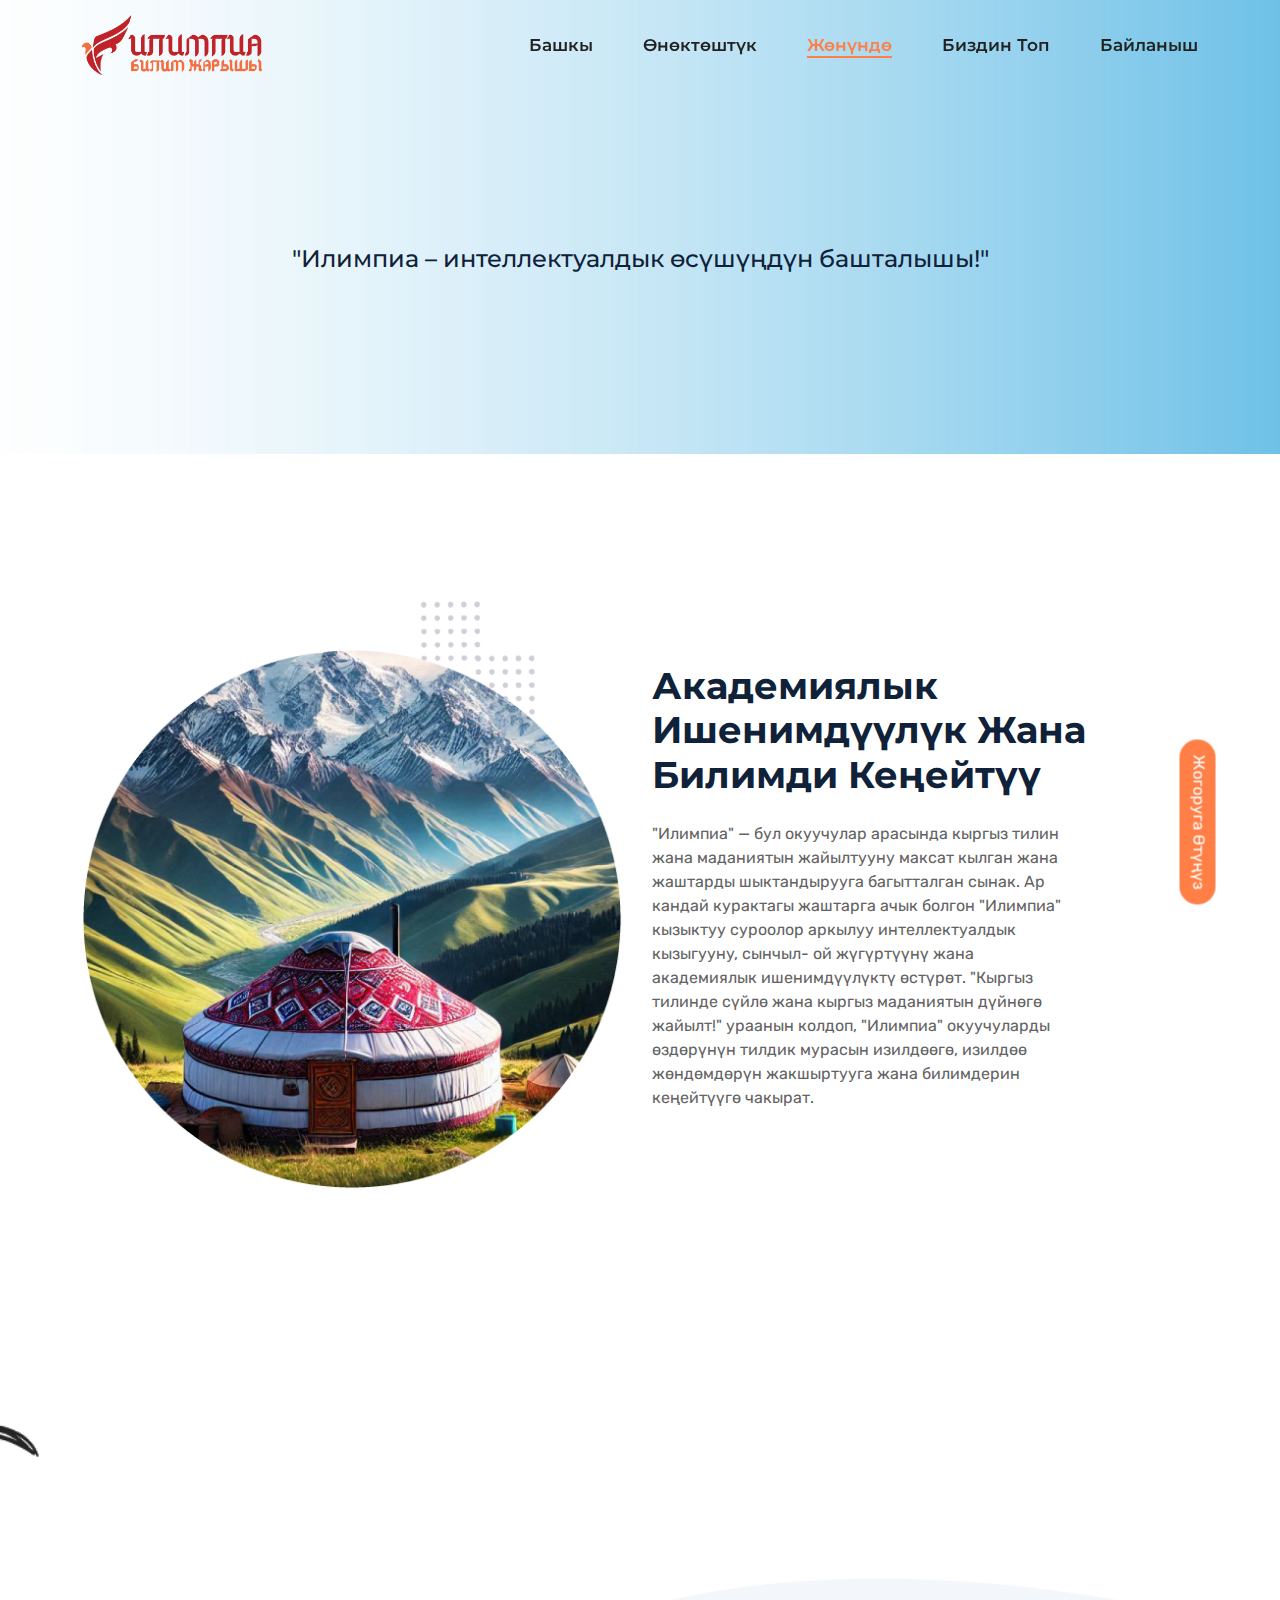
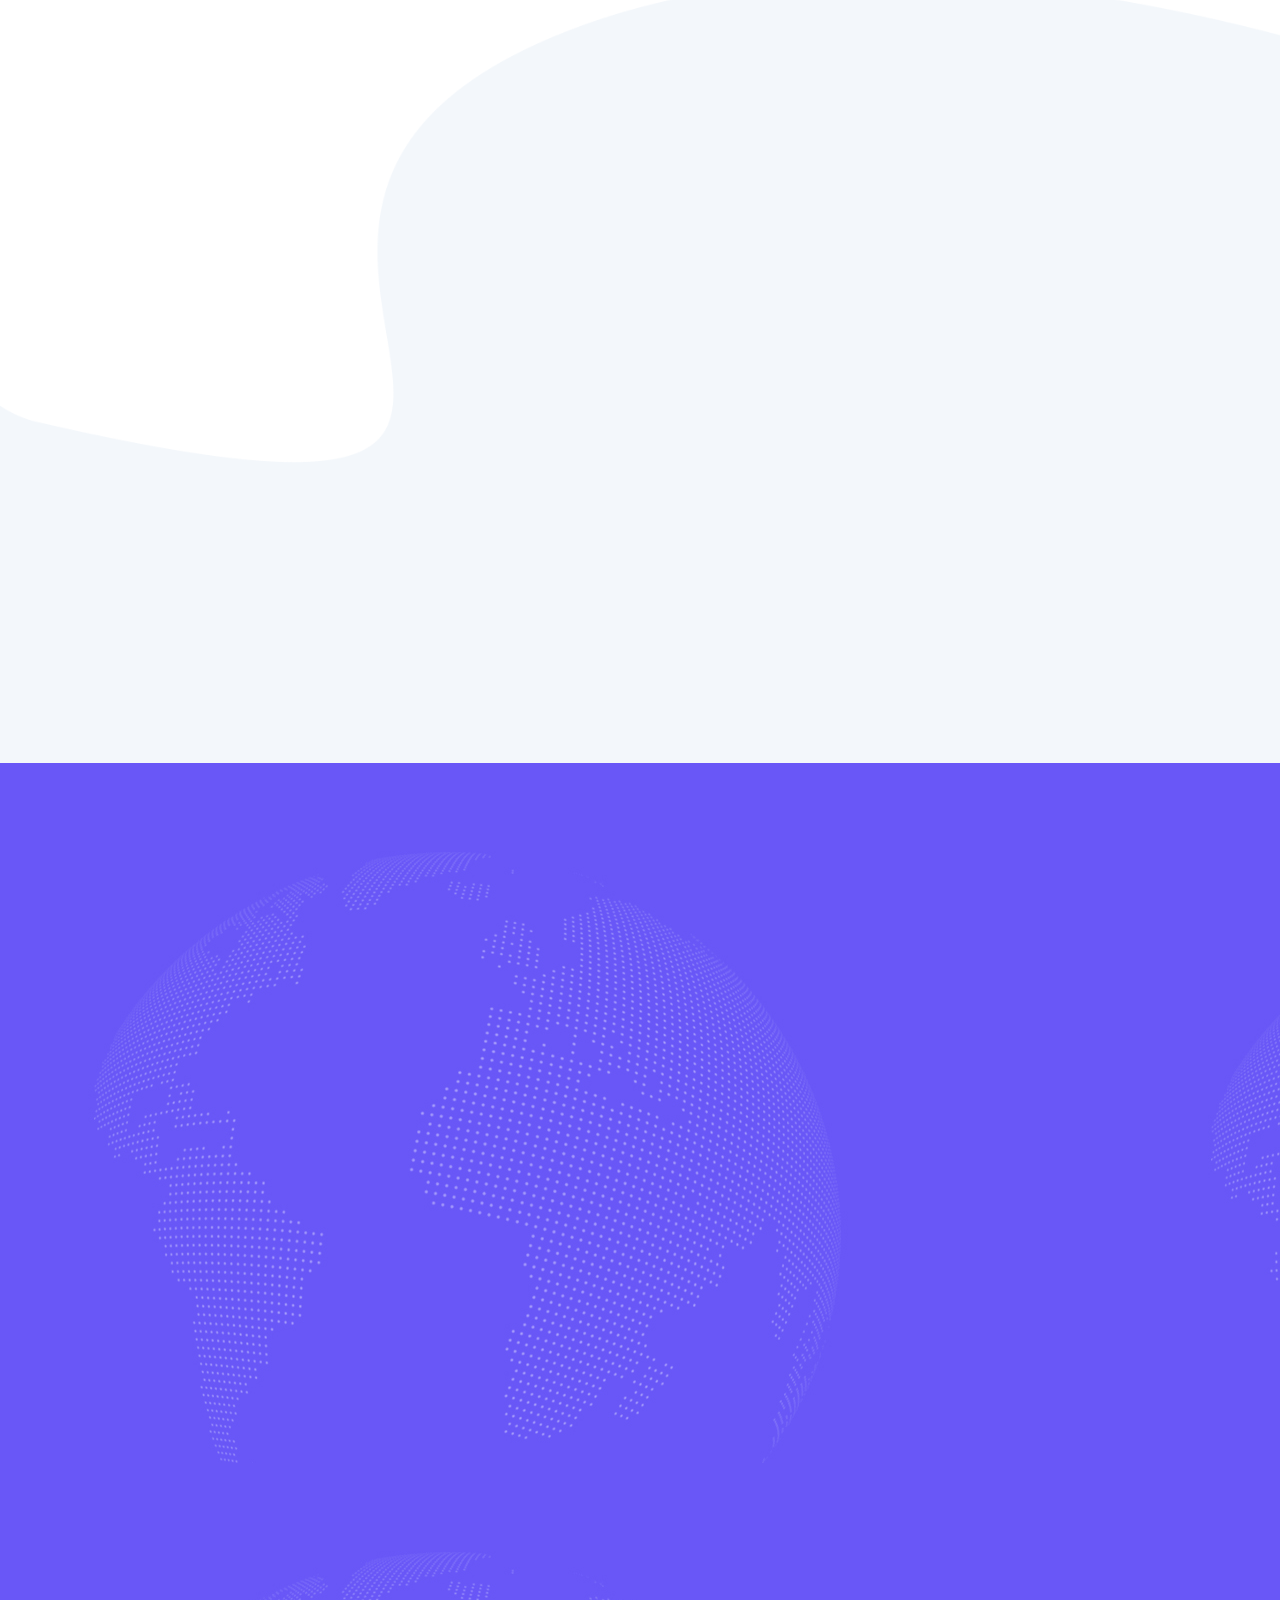
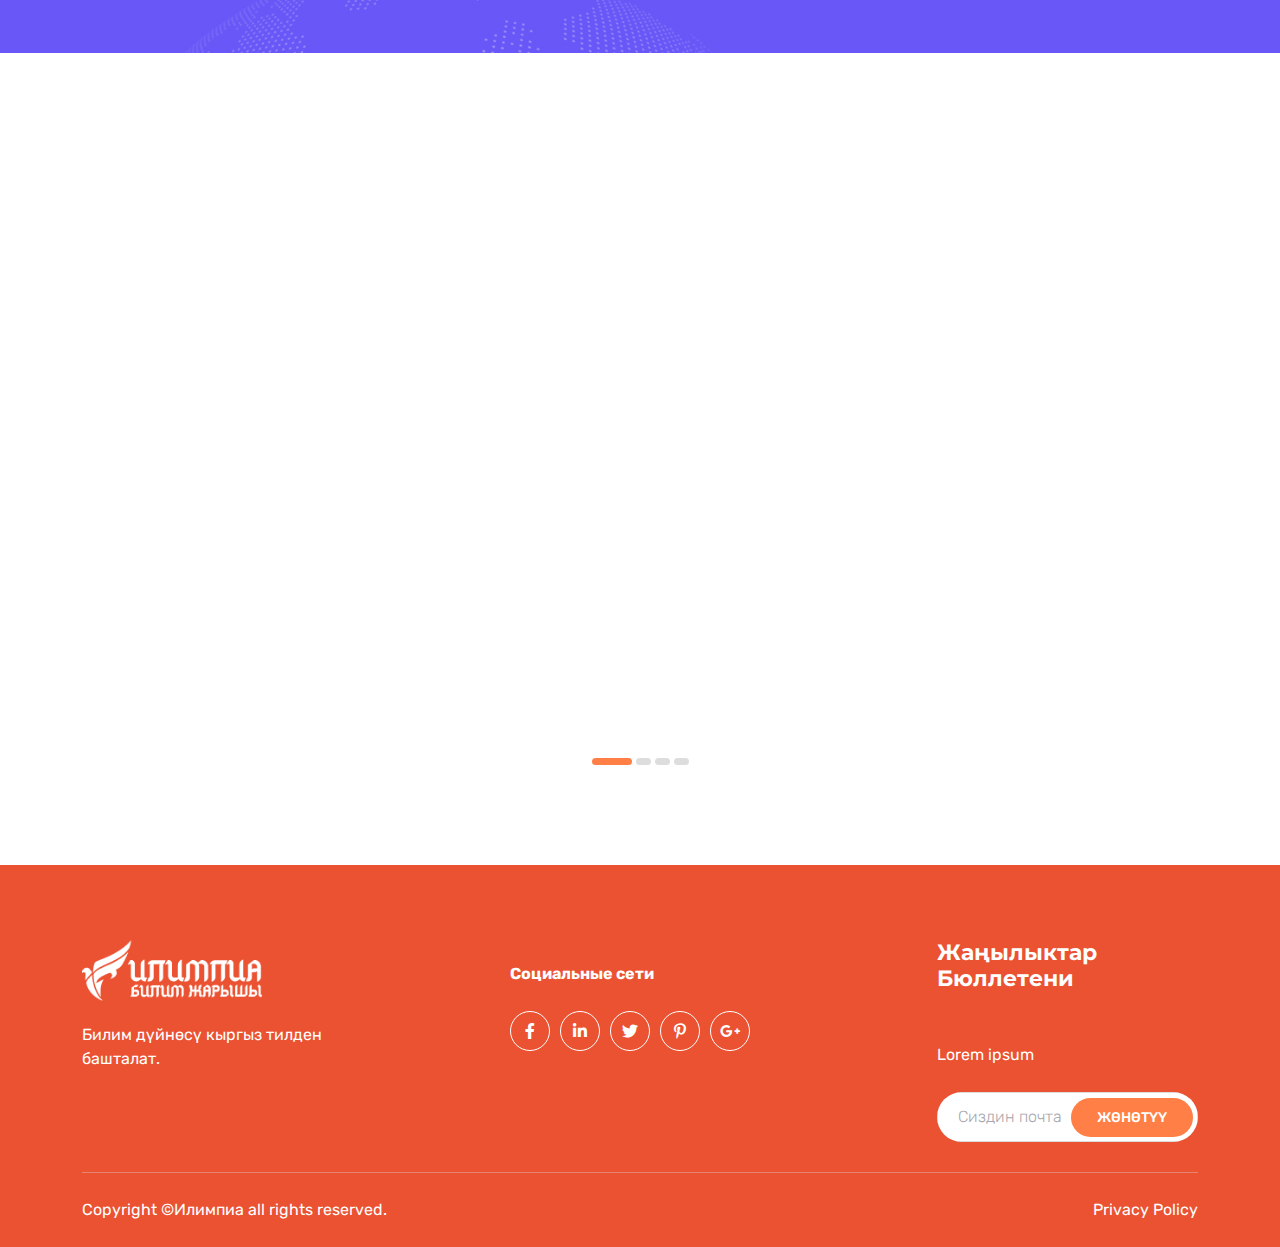
==== about_us.html @ 170cdae5 "commit 1" ====
<!DOCTYPE html>
<html lang="en">

<head>
    <meta charset="UTF-8">
    <meta name="viewport"
        content="width=device-width, initial-scale=1.0, maximum-scale=1.0, minimum-scale=1.0, user-scalable=no, target-densityDpi=device-dpi" />

    <title>Илимпиа || Билим дүйнөсү кыргыз тилден башталат</title>

    <link rel="icon" type="image/png" href="images/favicon.png">
    <link rel="stylesheet" href="css/all.min.css">
    <link rel="stylesheet" href="css/bootstrap.min.css">
    <link rel="stylesheet" href="css/venobox.min.css">
    <link rel="stylesheet" href="css/animated_barfiller.css">
    <link rel="stylesheet" href="css/slick.css">
    <link rel="stylesheet" href="css/animate.css">
    <link rel="stylesheet" href="css/nice-select.css">

    <link rel="stylesheet" href="css/spacing.css">
    <link rel="stylesheet" href="css/style.css">
    <link rel="stylesheet" href="css/responsive.css">
</head>

<body>

    <!--=================================
        MAIN MENU START
    ==================================-->
    <nav class="navbar navbar-expand-lg main_menu">
        <div class="container">
            <a class="navbar-brand" href="index.html">
                <img src="images/logo.png" alt="Ilimpia" class="img-fluid w-100">
            </a>
            <button class="navbar-toggler" type="button" data-bs-toggle="collapse" data-bs-target="#navbarNav"
                aria-controls="navbarNav" aria-expanded="false" aria-label="Toggle navigation">
                <i class="far fa-bars menu_icon"></i>
                <i class="far fa-times close_icon"></i>
            </button>
            <div class="collapse navbar-collapse" id="navbarNav">
                <ul class="navbar-nav ms-auto">
                    <li class="nav-item">
                        <a class="nav-link" href="index.html">Башкы</a>

                    </li>
                    
                    <li class="nav-item">
                        <a class="nav-link" href="partnership.html">Өнөктөштүк</a>
                    </li>

                    <li class="nav-item">
                        <a class="nav-link active" href="about_us.html">Жөнүндө</a>
                    </li>
                    <li class="nav-item">
                        <a class="nav-link" href="team.html">Биздин топ</i></a>
                    </li>
                    <li class="nav-item">
                        <a class="nav-link" href="contact.html">Байланыш</a>
                    </li>
                </ul>
            </div>
        </div>
    </nav>
    <!--=================================
        MAIN MENU END
    ==================================-->


    <!--=================================
        BREADCRUMB START
    ==================================-->
    <section class="tf__breadcrumb2" style="background: url(images/breadcrumb_bg_1.jpg);">
        <div class="container">
            <div class="row">
                <div class="col-12">
                    <div class="tf__breadcrumb2_text" style="text-align: center;">
                        <h4>"Илимпиа – интеллектуалдык өсүшүңдүн башталышы!"</h4>
                    </div>
                </div>
            </div>
        </div>
    </section>
    <!--=================================
        BREADCRUMB END
    ==================================-->


    <!--=================================
        ABOUT US PAGE START
    ==================================-->
    <section class="tf__about_us_page mt_195 xs_mt_100">
        <div class="tf__about_2_area">
            <div class="container">
                <div class="row">
                    <div class="col-xl-6 col-lg-6 wow fadeInLeft" data-wow-duration="1.5s">
                        <div class="tf__about_2_img">

                            <div class="tf__about_large">
                                <img src="images/about_2_img_2.png" alt="about us" class="img-fluid w-100">
                            </div>
                            
                        </div>
                    </div>
                    <div class="col-xl-6 col-lg-6 wow fadeInRight" data-wow-duration="1.5s">
                        <div class="tf__about_2_text">
                            <div class="tf__heading_area tf__heading_area_left mb_25">
                                
                                <h2>Академиялык ишенимдүүлүк жана билимди кеңейтүү</h2>
                            </div>
                            <p>"Илимпиа" — бул окуучулар арасында кыргыз тилин 
                                жана маданиятын жайылтууну максат кылган жана 
                                жаштарды шыктандырууга багытталган сынак. 
                                Ар кандай курактагы жаштарга ачык болгон "Илимпиа" 
                                кызыктуу суроолор аркылуу интеллектуалдык кызыгууну, 
                                сынчыл- ой жүгүртүүнү жана академиялык ишенимдүүлүктү 
                                өстүрөт. "Кыргыз тилинде сүйлө жана кыргыз маданиятын 
                                дүйнөгө жайылт!" ураанын колдоп, "Илимпиа" окуучуларды  
                                өздөрүнүн тилдик мурасын изилдөөгө, изилдөө жөндөмдөрүн 
                                жакшыртууга жана билимдерин кеңейтүүгө чакырат. 
                            </p>
                        </div>
                    </div>
                    
                    <div class="col-xl-6 col-lg-6 wow fadeInRight" data-wow-duration="1.5s">
                        <div class="tf__about_2_text">
                            <br><br>
                            <p>Кыргыз тилине, адабиятына жана маданий мурастарына 
                                көңүл буруп, "Илимпиa" окуучуларга өздөрүнүн интеллектуалдык 
                                жактан өсүшүнө, жаңы идеяларды бөлүшүүгө жана маданий 
                                таанымдарын терең түшүнүүгө эң мыкты мүмкүнчүлүктү түзөт. 
                                Бул атаандаштык билим алууну, идеяларды билдирүүнү жана 
                                маанилүү талкууларга катышууну каалаган ар бир окуучу үчүн 
                                эң уникалдуу платформа болуп саналат!"
                            </p>
                        </div>
                    </div>
                </div>
            </div>
        </div>

        <!--
        <div class="tf__popular_courses mt_95">
            <div class="container">
                <div class="row">
                    <div class="col-xl-6 col-md-8 col-lg-6 m-auto wow fadeInUp" data-wow-duration="1.5s">
                        <div class="tf__heading_area mb_45">
                            <h5>OUR POPULAR COURSES</h5>
                            <h2>Educational For Students Popular Courses.</h2>
                        </div>
                    </div>
                </div>
                <div class="row event_slider wow fadeInUp" data-wow-duration="1.5s">
                    <div class="col-xl-4">
                        <div class="tf__single_courses">
                            <div class="tf__single_courses_img">
                                <img src="images/courses_img_1.jpg" alt="courses" class="img-fluid w-100">
                                <a class="categories orange" href="#">drowing</a>
                                <span>$50.00</span>
                            </div>
                            <ul class="tf__single_course_header">
                                <li><i class="fas fa-user"></i> smith jhon</li>
                                <li><i class="fas fa-folder-open"></i> 14 lessons</li>
                            </ul>
                            <div class="tf__single_courses_text">
                                <a class="title" href="courses_details.html">Development Theory Learn</a>
                                <p class="description">We can provide you with a reliable hand
                                    in London you need to the today.</p>
                                <ul>
                                    <li>
                                        <i class="fas fa-star"></i>
                                        <i class="fas fa-star"></i>
                                        <i class="fas fa-star"></i>
                                        <i class="fas fa-star"></i>
                                        <i class="far fa-star"></i>
                                        <span>(04)</span>
                                    </li>
                                    <li>50+ students</li>
                                </ul>
                            </div>
                        </div>
                    </div>
                    <div class="col-xl-4">
                        <div class="tf__single_courses">
                            <div class="tf__single_courses_img">
                                <img src="images/courses_img_2.jpg" alt="courses" class="img-fluid w-100">
                                <a class="categories green" href="#">english</a>
                                <span>$65.00</span>
                            </div>
                            <ul class="tf__single_course_header">
                                <li><i class="fas fa-user"></i> hasan mahamud</li>
                                <li><i class="fas fa-folder-open"></i> 23 lessons</li>
                            </ul>
                            <div class="tf__single_courses_text">
                                <a class="title" href="courses_details.html">Learn Photography</a>
                                <p class="description">We can provide you with a reliable hand
                                    in London you need to the today.</p>
                                <ul>
                                    <li>
                                        <i class="fas fa-star"></i>
                                        <i class="fas fa-star"></i>
                                        <i class="fas fa-star"></i>
                                        <i class="fas fa-star"></i>
                                        <i class="far fa-star"></i>
                                        <span>(20)</span>
                                    </li>
                                    <li>94+ students</li>
                                </ul>
                            </div>
                        </div>
                    </div>
                    <div class="col-xl-4">
                        <div class="tf__single_courses">
                            <div class="tf__single_courses_img">
                                <img src="images/courses_img_3.jpg" alt="courses" class="img-fluid w-100">
                                <a class="categories red" href="#">design</a>
                                <span>$99.00</span>
                            </div>
                            <ul class="tf__single_course_header">
                                <li><i class="fas fa-user"></i> khalid hasan</li>
                                <li><i class="fas fa-folder-open"></i> 40 lessons</li>
                            </ul>
                            <div class="tf__single_courses_text">
                                <a class="title" href="courses_details.html">Advance Wordpress</a>
                                <p class="description">We can provide you with a reliable hand
                                    in London you need to the today.</p>
                                <ul>
                                    <li>
                                        <i class="fas fa-star"></i>
                                        <i class="fas fa-star"></i>
                                        <i class="fas fa-star"></i>
                                        <i class="fas fa-star"></i>
                                        <i class="far fa-star"></i>
                                        <span>(42)</span>
                                    </li>
                                    <li>72+ students</li>
                                </ul>
                            </div>
                        </div>
                    </div>
                    <div class="col-xl-4">
                        <div class="tf__single_courses">
                            <div class="tf__single_courses_img">
                                <img src="images/courses_img_4.jpg" alt="courses" class="img-fluid w-100">
                                <a class="categories blue" href="#">UI/UX</a>
                                <span>$75.00</span>
                            </div>
                            <ul class="tf__single_course_header">
                                <li><i class="fas fa-user"></i> sazal ahmed</li>
                                <li><i class="fas fa-folder-open"></i> 40 lessons</li>
                            </ul>
                            <div class="tf__single_courses_text">
                                <a class="title" href="courses_details.html">The Complete Financial Analyst</a>
                                <p class="description">We can provide you with a reliable hand
                                    in London you need to the today.</p>
                                <ul>
                                    <li>
                                        <i class="fas fa-star"></i>
                                        <i class="fas fa-star"></i>
                                        <i class="fas fa-star"></i>
                                        <i class="fas fa-star"></i>
                                        <i class="far fa-star"></i>
                                        <span>(57)</span>
                                    </li>
                                    <li>72+ students</li>
                                </ul>
                            </div>
                        </div>
                    </div>
                </div>
            </div>
        </div>

        -->

        <div class="tf__faq mt_100 pt_95 pb_100" style="background: url(images/faq_bg.png);">
            <div class="container">
                <div class="row">
                    <div class="col-xl-6 col-lg-6 wow fadeInLeft" data-wow-duration="1.5s">
                        <div class="tf__faq_img">
                            <img src="images/faq_img.png" alt="faqs" class="img-fluid w-100">
                        </div>
                    </div>
                    <div class="col-xl-6 col-lg-6 wow fadeInRight" data-wow-duration="1.5s">
                        <div class="tf__faq_text">
                            <div class="tf__heading_area tf__heading_area_left mb_25">
                                <h5>Биздин Багыт & Биздин Миссия</h5>
                            </div>
                            <p class="description">Кыргыз тилин жана маданиятын даңазалоо – келечек муун үчүн руханий байлыкты сактоо жана өнүктүрүү! </p>
                            <div class="tf__faq_accordion">
                                <div class="accordion" id="accordionExample">
                                    <div class="accordion-item orange">
                                        <h2 class="accordion-header" id="headingOne">
                                            <button class="accordion-button" type="button" data-bs-toggle="collapse"
                                                data-bs-target="#collapseOne" aria-expanded="true"
                                                aria-controls="collapseOne">
                                                Биздин Багыт
                                            </button>
                                        </h2>
                                        <div id="collapseOne" class="accordion-collapse collapse show"
                                            aria-labelledby="headingOne" data-bs-parent="#accordionExample">
                                            <div class="accordion-body">
                                                <p>Кыргыз тили жана маданиятын жайылтуу аркылуу 
                                                    жаштардын ой жүгүртүүсүн күчөтүү жана кеңейтүү, 
                                                    тилдик жана маданий мурастын өнүгүүсүнө шарт түзүү.</p>
                                            </div>
                                        </div>
                                    </div>
                                    <div class="accordion-item red">
                                        <h2 class="accordion-header" id="headingTwo">
                                            <button class="accordion-button collapsed" type="button"
                                                data-bs-toggle="collapse" data-bs-target="#collapseTwo"
                                                aria-expanded="false" aria-controls="collapseTwo">
                                                Биздин Миссия
                                            </button>
                                        </h2>
                                        <div id="collapseTwo" class="accordion-collapse collapse"
                                            aria-labelledby="headingTwo" data-bs-parent="#accordionExample">
                                            <div class="accordion-body">
                                                <p>Окуучуларга, кыргыз тили жана маданияты менен 
                                                    байланышын чыңдоо, баалоо жана изилдөөгө мүмкүндүк 
                                                    берүүчү динамикалуу жана кызыктуу платформаны 
                                                    түзүү, маанилүү атаандаштыктар жана үйрөнүү 
                                                    тажрыйбалары аркылуу алардын билимдерин өркүндөтүү.
                                                    </p>
                                            </div>
                                        </div>
                                    </div>
                                </div>
                            </div>
                        </div>
                    </div>
                </div>
            </div>
        </div>

        <div class="tf__activities_slider_area pt_95 pb_100" style="background: url(images/activities_bg.jpg);">
            <div class="container">
                <div class="row wow fadeInUp" data-wow-duration="1.5s">
                    <div class="col-xl-6 col-md-8 col-lg-6 m-auto">
                        <div class="tf__heading_area mb_15">
                            <h5>Билим жарыштарынын маанилүүлүгү</h5>
                            <h4>Тилдин жаркын чырактары: жаштардын интеллектуалдык жана чыгармачыл дүйнөсүн ачып, келечекке багыт берүү!</h4>
                        </div>
                    </div>
                </div>
                <div class="row popular_service_slider wow fadeInUp" data-wow-duration="1.5s">
                    <div class="col-xl-3">
                        <div class="tf__activities_item light_blue">
                            <span> <i class="fas fa-star fill"></i> </span>
                            <h3>1-Билим алууга шыктандыруу</h3>
                            <br>
                            <h6>Билим олимпиадалары окуучуларды 
                                мектеп программасы менен гана 
                                чектебестен, өз билимдерин ар кандай 
                                тармактарда жогорулатууга жана мыкты 
                                жетишкендиктерге умтулууга үндөйт.
                                Жөндөмдүү окуучулар өз ара таймашып 
                                гана тим болбостон, ошол билим деңгээли 
                                жогору болгон жаш муундарыбыз, улуттун 
                                интеллектуалдык резерви жана каймагы  
                                болуп да калыптанат.</h6>
                        </div>
                    </div>
                    <div class="col-xl-3">
                        <div class="tf__activities_item green">
                            <span> <i class="fas fa-star fill"></i> </span>
                            <h3>2-Критикалык ой жүгүртүүгө 
                                жана көйгөйлөрдү 
                                чечүүгө шыктандыруу</h3>
                                <br>
                            <h6>Билим олимпиадалары окуучулардан 
                                критикалык ой жүгүртүүнү жана чектелген 
                                убакыттын ичинде татаал маселелерди 
                                чечүүнү талап кылат. Бул алардын 
                                аналитикалык көндүмдөрүн, логикалык 
                                ой жүгүртүүсүн жана маселелерди 
                                системалуу чечүүнү өнүктүрүүгө 
                                жардам берет.</h6>
                        </div>
                    </div>
                    <div class="col-xl-3">
                        <div class="tf__activities_item orange">
                            <span> <i class="fas fa-star fill"></i> </span>
                            <h3>3-Чыгармачыл
                                көндүмдөрдү өркүндөтүү</h3>
                                <br>
                            <h6>Заманбап дүйнөдө көйгөйлөрдү чечүүнүн 
                                жолдорун ойлоп табуу негизги шык 
                                жөндөмдөрдүн бири болуп эсептелет.
                                Андыктан, чыгармачыл көндүмдөрдү 
                                өнүктүрүү абдан маанилүү. Бул аларга 
                                креативдүү ой жүгүртүүгө жана жаңы 
                                идеяларды жаратууга мүмкүндүк берет.</h6>
                        </div>
                    </div>
                    <div class="col-xl-3">
                        <div class="tf__activities_item blue">
                            <span> <i class="fas fa-star fill"></i> </span>
                            <h3>4-Өзүнө болгон ишенимди арттыруу</h3>
                            <br>
                            <h6>Олимпиадаларга катышуу окуучулардын 
                                өзүнө болгон ишенүү сезимдерин  
                                жогорулатууга түрткү берет.  Жана 
                                ошондой эле олимпиадаларда алган 
                                жетишкендиктери менен өзүн-өзү 
                                баалоо аркылуу  билимге болгон 
                                кызыгууларын арттырат.</h6>
                        </div>
                    </div>
                    <div class="col-xl-3">
                        <div class="tf__activities_item green">
                            <span> <i class="fas fa-star fill"></i> </span>
                            <h3>5-Дүйнө таанымын кеңейтүү жана көндүмдөрдү өркүндөтүү</h3>
                            <br>
                            <h6>Билим олимпиадалары кең багыттагы 
                                темаларды камтып, окуучулардын 
                                билимдерин жана жөндөмдөрүн 
                                кеңейтүүгө мүмкүндүк берет. 
                                Катышуучулар өз кезегинде темаларды 
                                терең түшүнүү үчүн жаңы идеялар, 
                                концепциялар жана көз караштар менен 
                                таанышат.</h6>
                        </div>
                    </div>
                    
                    <div class="col-xl-3">
                        <div class="tf__activities_item orange">
                            <span> <i class="fas fa-star fill"></i> </span>
                            <h3>6-Байланыш
                                түзүү мүмкүнчүлүктөрү</h3>
                                <br>
                            <h6> Билим олимпиадалары окуучуларга ар 
                                башка мектептерден, шаарлардан жана 
                                аймактардан келген катышуучулар менен 
                                байланыш түзүүгө көп мүмкүнчүлүктөрдү 
                                берет. Мындай алакалар аркылуу 
                                катышуучулар идеяларды алмашып, 
                                академиялык кызыкчылыктар боюнча 
                                талкуулоо жүргүзүп, ар кандай тармактар 
                                боюнча жаңы көз караштарды алышат.</h6>
                        </div>
                    </div>
                </div>
            </div>
        </div>

        <div class="tf__blog mt_95">
            <div class="container">
                <div class="row">
                    <div class="col-xl-6 col-lg-6 m-auto wow fadeInUp" data-wow-duration="1.5s">
                        <div class="tf__heading_area mb_15">
                            <h5>БИЗДИН АКЫРКЫ БЛОГ ЖАНА ЖАҢЫЛЫКТАР.</h5>
                        </div>
                    </div>
                </div>
                <div class="row blog_slider">
                    <div class="col-xl-4 wow fadeInUp" data-wow-duration="1.5s">
                        <div class="tf__single_blog">
                            <a class="tf__single_blog_img" href="#">
                                <img src="images/blog_1.png" alt="blog" class="img-fluid w-100">
                            </a>
                            <div class="tf__single_blog_text">
                                <a class="category light_blue" href="#">News</a>
                                <a class="title" href="#">Lorem Ipsum</a>
                                <p>Lorem Ipsum is simply dummy text of the printing and typesetting industry.</p>
                                <a class="read_btn" href="#">Көбүрөөк Окуу<i class="fas fa-chevron-circle-right"></i></a>
                            </div>
                        </div>
                    </div>
                    <div class="col-xl-4 wow fadeInUp" data-wow-duration="1.5s">
                        <div class="tf__single_blog">
                            <a class="tf__single_blog_img" href="#">
                                <img src="images/blog_2.png" alt="blog" class="img-fluid w-100">
                            </a>
                            <div class="tf__single_blog_text">
                                <a class="category orange" href="#">News</a>
                                <a class="title" href="#">Lorem Ipsum</a>
                                <p>Lorem Ipsum is simply dummy text of the printing and typesetting industry.</p>
                                <a class="read_btn" href="#">Көбүрөөк Окуу<i class="fas fa-chevron-circle-right"></i></a>
                            </div>
                        </div>
                    </div>
                    <div class="col-xl-4 wow fadeInUp" data-wow-duration="1.5s">
                        <div class="tf__single_blog">
                            <a class="tf__single_blog_img" href="#">
                                <img src="images/blog_3.png" alt="blog" class="img-fluid w-100">
                            </a>
                            <div class="tf__single_blog_text">
                                <a class="category green" href="#">News</a>
                                <a class="title" href="#">Lorem Ipsum</a>
                                <p>Lorem Ipsum is simply dummy text of the printing and typesetting industry.</p>
                                <a class="read_btn" href="#">Көбүрөөк Окуу<i class="fas fa-chevron-circle-right"></i></a>
                            </div>
                        </div>
                    </div>
                    <div class="col-xl-4 wow fadeInUp" data-wow-duration="1.5s">
                        <div class="tf__single_blog">
                            <a class="tf__single_blog_img" href="#">
                                <img src="images/blog_1.png" alt="blog" class="img-fluid w-100">
                            </a>
                            <div class="tf__single_blog_text">
                                <a class="category red" href="#">News</a>
                                <a class="title" href="#">Lorem Ipsum</a>
                                <p>Lorem Ipsum is simply dummy text of the printing and typesetting industry.</p>
                                <a class="read_btn" href="#">Көбүрөөк Окуу<i class="fas fa-chevron-circle-right"></i></a>
                            </div>
                        </div>
                    </div>
                </div>
            </div>
        </div>

    </section>
    <!--=================================
        ABOUT US PAGE END
    ==================================-->


    <!--=================================
        FOOTER START
    ==================================-->
    <footer class="tf__footer mt_100" style="background: url(images/footer_bg.jpg);">
        <div class="tf__footer_overlay pt_75">
            <div class="container">
                <div class="row justify-content-between">
                    <div class="col-xl-3 col-sm-10 col-md-7 col-lg-6">
                        <div class="tf__footer_logo_area">
                            <a class="footer_logo" href="index.html">
                                <img src="images/footer_logo.png" alt="Илимпиа" class="img-fluid w-100">
                            </a>
                            <p>Билим дүйнөсү кыргыз тилден башталат.</p>
                        </div>
                    </div>
                    
                    <div class="col-xl-3 col-sm-10 col-md-7 col-lg-6">
                        <div class="tf__footer_logo_area">
                            <p> <b>Социальные сети</b></p>
                            <ul class="d-flex flex-wrap">
                                <li><a href="#"><i class="fab fa-facebook-f"></i></a></li>
                                <li><a href="#"><i class="fab fa-linkedin-in"></i></a></li>
                                <li><a href="#"><i class="fab fa-twitter"></i></a></li>
                                <li><a href="#"><i class="fab fa-pinterest-p"></i></a></li>
                                <li><a href="#"><i class="fab fa-google-plus-g"></i></a></li>
                            </ul>
                        </div>
                    </div>
                    <div class="col-xl-3 col-sm-10 col-md-5 col-lg-4 col-lg-5">
                        <div class="tf__footer_content xs_mt_45">
                            <h3>Жаңылыктар бюллетени</h3>
                            <p>Lorem ipsum </p>
                            <form>
                                <input type="text" placeholder="Сиздин почта">
                                <button>Жөнөтүү</button>
                            </form>
                        </div>
                    </div>
                </div>
                <div class="row">
                    <div class="col-12">
                        <div class="tf__copyright">
                            <p>Copyright ©Илимпиа all rights reserved.</p>
                            <ul class="d-flex flex-wrap">
                                <li><a href="#">Privacy policy</a></li>
                            </ul>
                        </div>
                    </div>
                </div>
            </div>
        </div>
    </footer>
    <!--=================================
        FOOTER END
    ==================================-->


    <!--=============================
        SCROLL BUTTON START
    ==============================-->
    <div class="tf__scroll_btn"> Жогоруга өтүңүз </div>
    <!--=============================
        SCROLL BUTTON END 
    ==============================-->


    <!--jquery library js-->
    <script src="js/jquery-3.6.3.min.js"></script>
    <!--bootstrap js-->
    <script src="js/bootstrap.bundle.min.js"></script>
    <!--font-awesome js-->
    <script src="js/Font-Awesome.js"></script>
    <!--venobox js-->
    <script src="js/venobox.min.js"></script>
    <!--slick slider js-->
    <script src="js/slick.min.js"></script>
    <!--wow js-->
    <script src="js/wow.min.js"></script>
    <!--counterup js-->
    <script src="js/jquery.waypoints.min.js"></script>
    <script src="js/jquery.countup.min.js"></script>
    <!--animated barfiller js-->
    <script src="js/animated_barfiller.js"></script>
    <!--sticky sidebar js-->
    <script src="js/sticky_sidebar.js"></script>
    <!--nice select js-->
    <script src="js/jquery.nice-select.min.js"></script>

    <!--main/custom js-->
    <script src="js/main.js"></script>

</body>

</html>
---- css/animated_barfiller.css ----
.barfiller {
  width: 100%;
  height: 15px;
  background: var(--colorWhite);
  border: 1px solid #00306e;
  position: relative;
  margin-bottom: 28px;
  border-radius: 30px;
  padding: 2px;
}

.barfiller .fill {
  display: block;
  position: relative;
  width: 0px;
  height: 100%;
  background: #00306e !important;
  z-index: 1;
  border-radius: 30px;
}

.barfiller .tipWrap {
  display: none;
}

.barfiller .tip {
  padding: 2px 4px;
  font-size: 16px;
  left: auto !important;
  right: 0;
  top: -30px;
  position: absolute;
  z-index: 2;
  color: #333;
  font-family: var(--paraFont);
  font-weight: 500;
}
---- css/nice-select.css ----
.nice-select {
  -webkit-tap-highlight-color: transparent;
  background-color: #fff;
  border-radius: 5px;
  border: solid 1px #e8e8e8;
  box-sizing: border-box;
  clear: both;
  cursor: pointer;
  display: block;
  float: left;
  font-family: inherit;
  font-size: 14px;
  font-weight: normal;
  height: 42px;
  line-height: 40px;
  outline: none;
  padding-left: 18px;
  padding-right: 30px;
  position: relative;
  text-align: left !important;
  -webkit-transition: all 0.2s ease-in-out;
  transition: all 0.2s ease-in-out;
  -webkit-user-select: none;
  -moz-user-select: none;
  -ms-user-select: none;
  user-select: none;
  white-space: nowrap;
  width: 100%;
}

.nice-select:hover {
  border-color: #dbdbdb;
}

.nice-select:active,
.nice-select.open,
.nice-select:focus {
  border-color: #999;
}

.nice-select:after {
  border-bottom: 2px solid #999;
  border-right: 2px solid #999;
  content: '';
  display: block;
  height: 5px;
  margin-top: -4px;
  pointer-events: none;
  position: absolute;
  right: 12px;
  top: 50%;
  -webkit-transform-origin: 66% 66%;
  -ms-transform-origin: 66% 66%;
  transform-origin: 66% 66%;
  -webkit-transform: rotate(45deg);
  -ms-transform: rotate(45deg);
  transform: rotate(45deg);
  -webkit-transition: all 0.15s ease-in-out;
  transition: all 0.15s ease-in-out;
  width: 5px;
}

.nice-select.open:after {
  -webkit-transform: rotate(-135deg);
  -ms-transform: rotate(-135deg);
  transform: rotate(-135deg);
}

.nice-select.open .list {
  opacity: 1;
  pointer-events: auto;
  -webkit-transform: scale(1) translateY(0);
  -ms-transform: scale(1) translateY(0);
  transform: scale(1) translateY(0);
}

.nice-select.disabled {
  border-color: #ededed;
  color: #999;
  pointer-events: none;
}

.nice-select.disabled:after {
  border-color: #cccccc;
}

.nice-select.wide {
  width: 100%;
}

.nice-select.wide .list {
  left: 0 !important;
  right: 0 !important;
}

.nice-select.right {
  float: right;
}

.nice-select.right .list {
  left: auto;
  right: 0;
}

.nice-select.small {
  font-size: 12px;
  height: 36px;
  line-height: 34px;
}

.nice-select.small:after {
  height: 4px;
  width: 4px;
}

.nice-select.small .option {
  line-height: 34px;
  min-height: 34px;
}

.nice-select .list {
  background-color: #fff;
  border-radius: 5px;
  box-shadow: 0 0 0 1px rgba(68, 68, 68, 0.11);
  box-sizing: border-box;
  margin-top: 4px;
  opacity: 0;
  overflow: hidden;
  padding: 0;
  pointer-events: none;
  position: absolute;
  top: 100%;
  left: 0;
  -webkit-transform-origin: 50% 0;
  -ms-transform-origin: 50% 0;
  transform-origin: 50% 0;
  -webkit-transform: scale(0.75) translateY(-21px);
  -ms-transform: scale(0.75) translateY(-21px);
  transform: scale(0.75) translateY(-21px);
  -webkit-transition: all 0.2s cubic-bezier(0.5, 0, 0, 1.25), opacity 0.15s ease-out;
  transition: all 0.2s cubic-bezier(0.5, 0, 0, 1.25), opacity 0.15s ease-out;
  z-index: 9;
}

.nice-select .list:hover .option:not(:hover) {
  background-color: transparent !important;
}

.nice-select .option {
  cursor: pointer;
  font-weight: 400;
  line-height: 40px;
  list-style: none;
  min-height: 40px;
  outline: none;
  padding-left: 18px;
  padding-right: 29px;
  text-align: left;
  -webkit-transition: all 0.2s;
  transition: all 0.2s;
}

.nice-select .option:hover,
.nice-select .option.focus,
.nice-select .option.selected.focus {
  background-color: #f6f6f6;
}

.nice-select .option.selected {
  font-weight: bold;
}

.nice-select .option.disabled {
  background-color: transparent;
  color: #999;
  cursor: default;
}

.no-csspointerevents .nice-select .list {
  display: none;
}

.no-csspointerevents .nice-select.open .list {
  display: block;
}
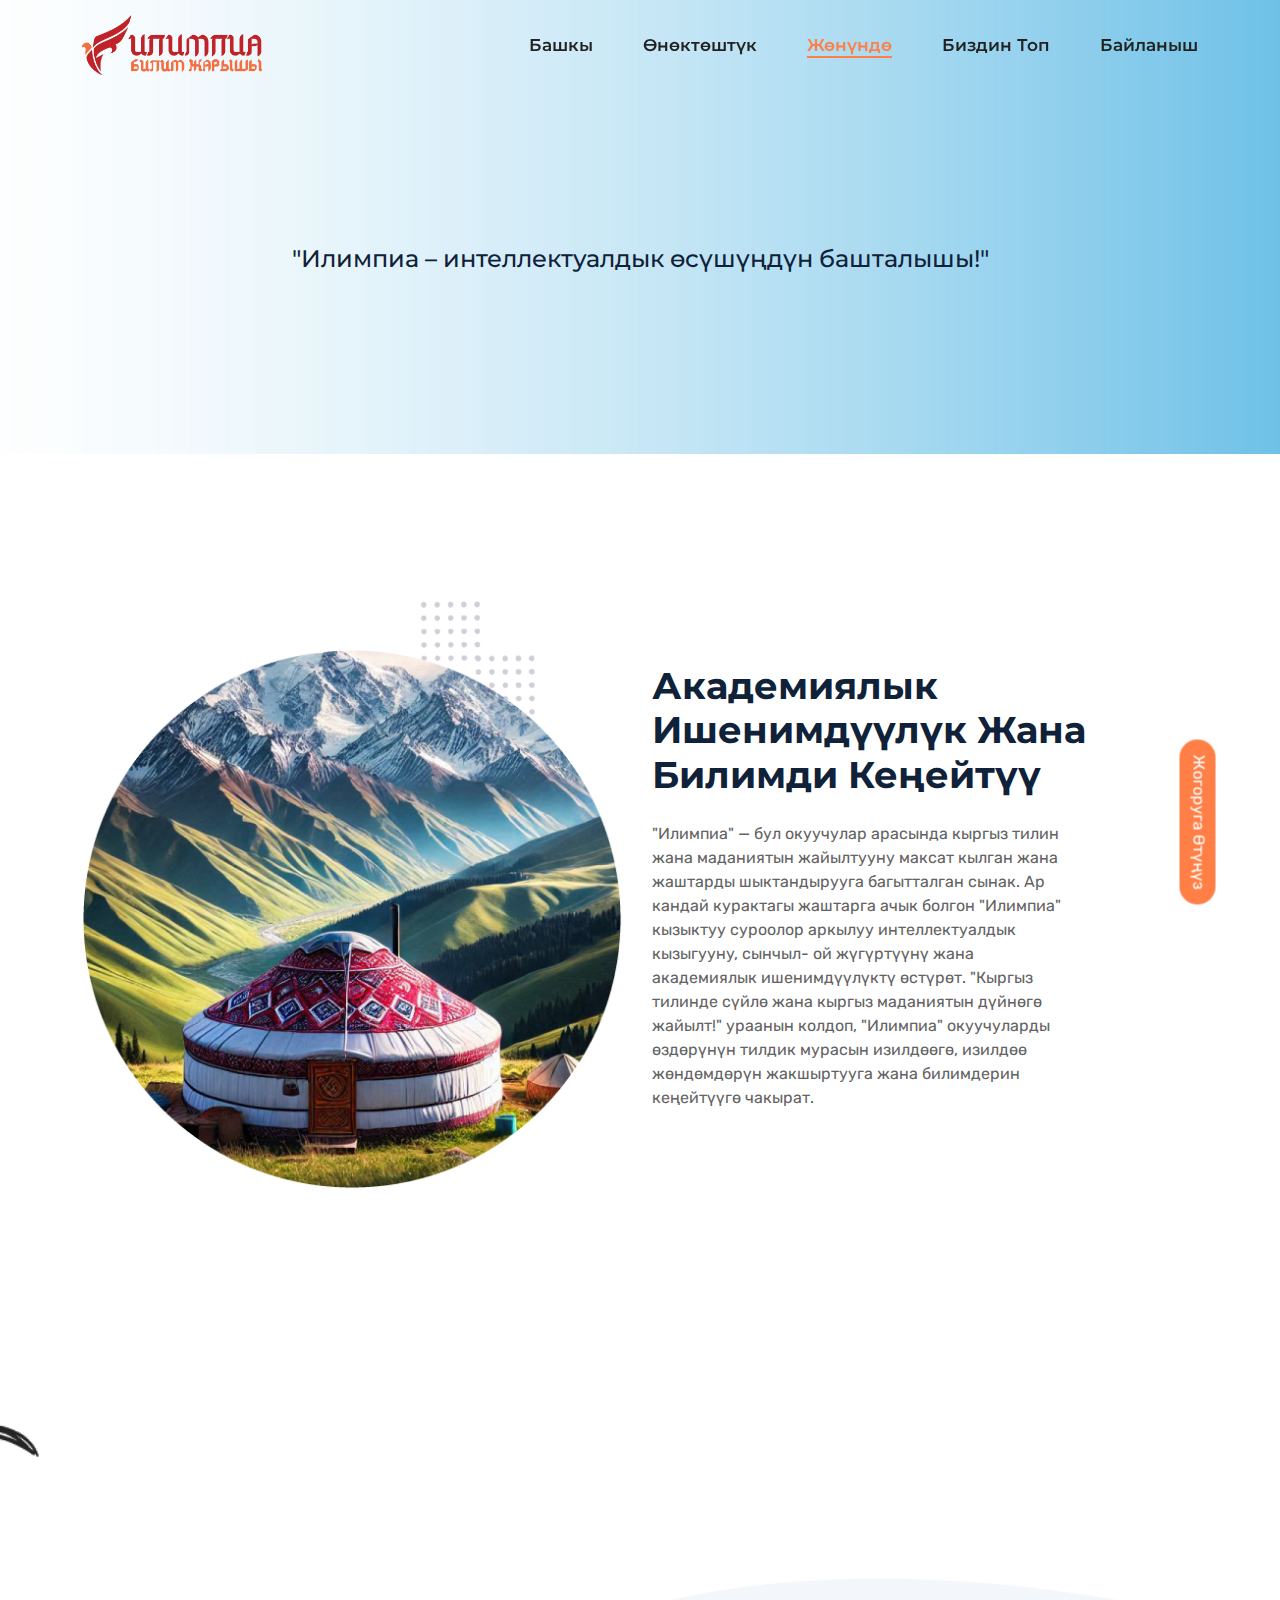
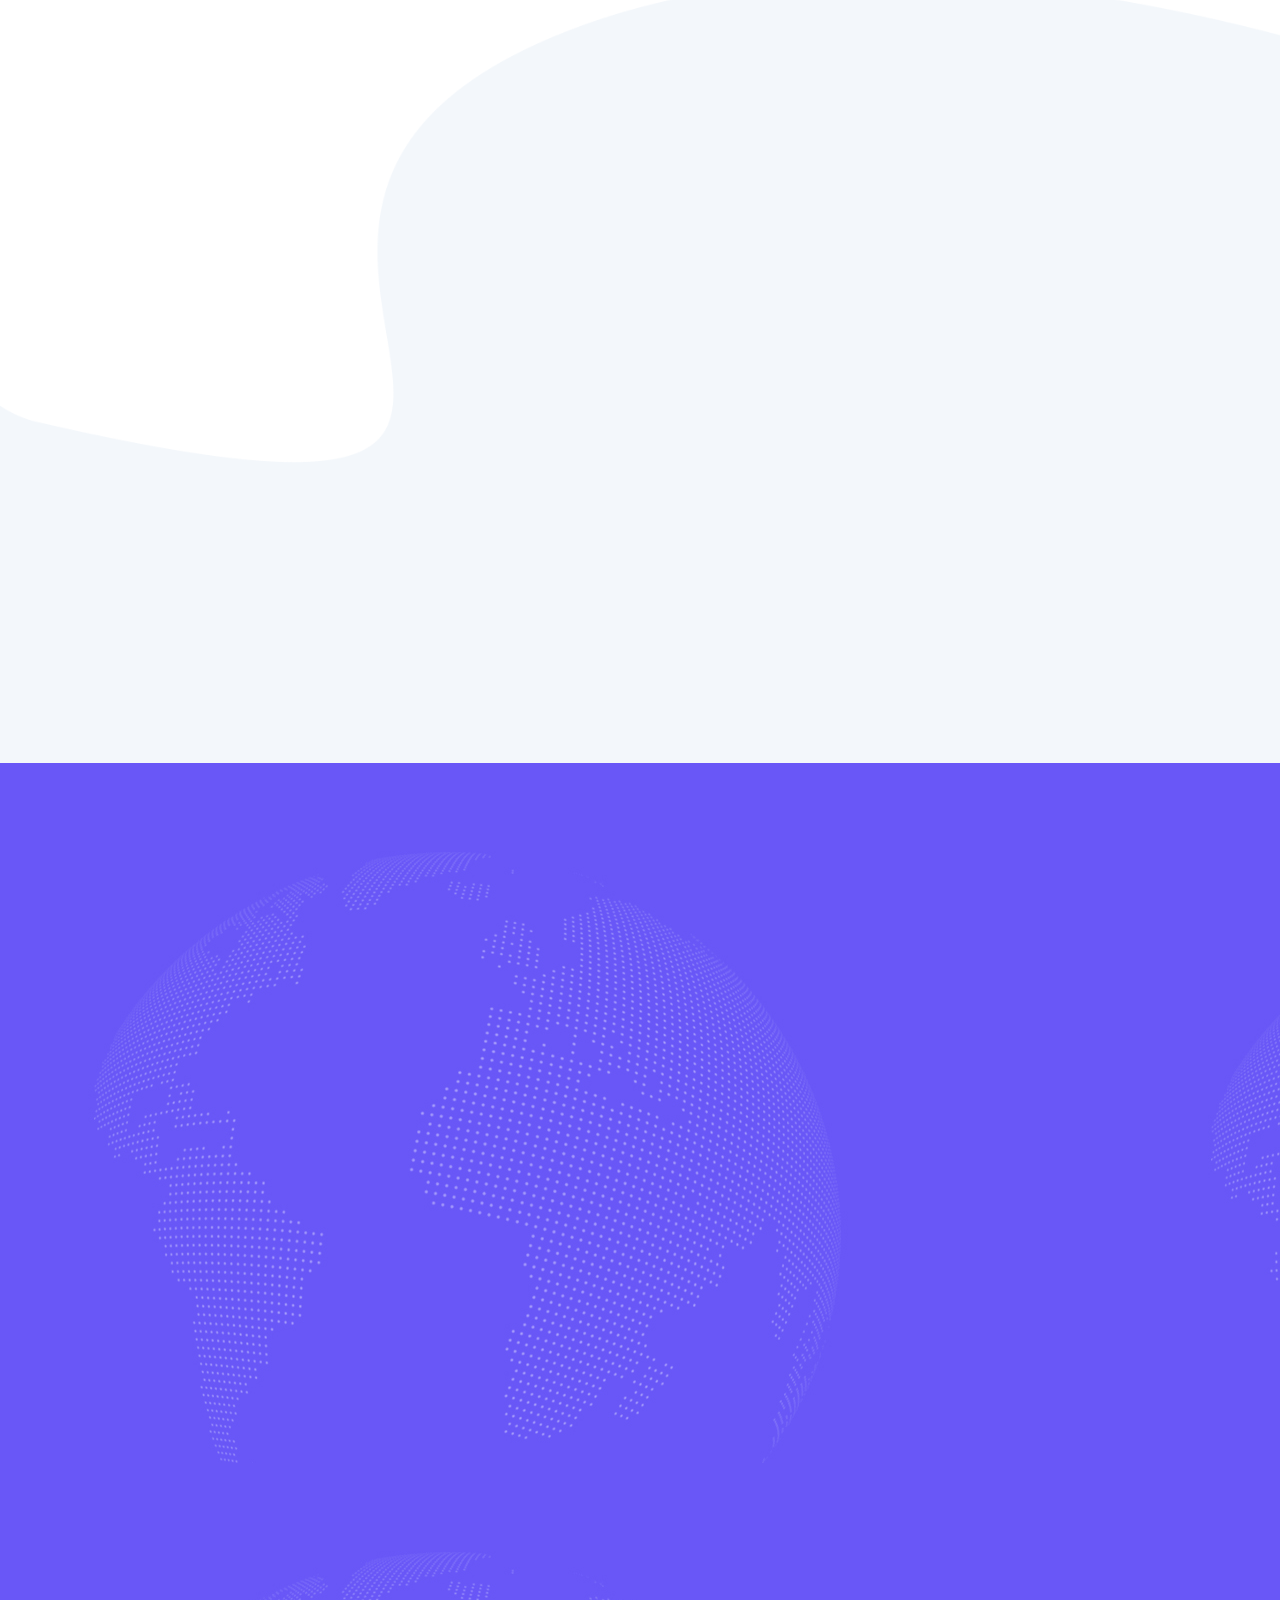
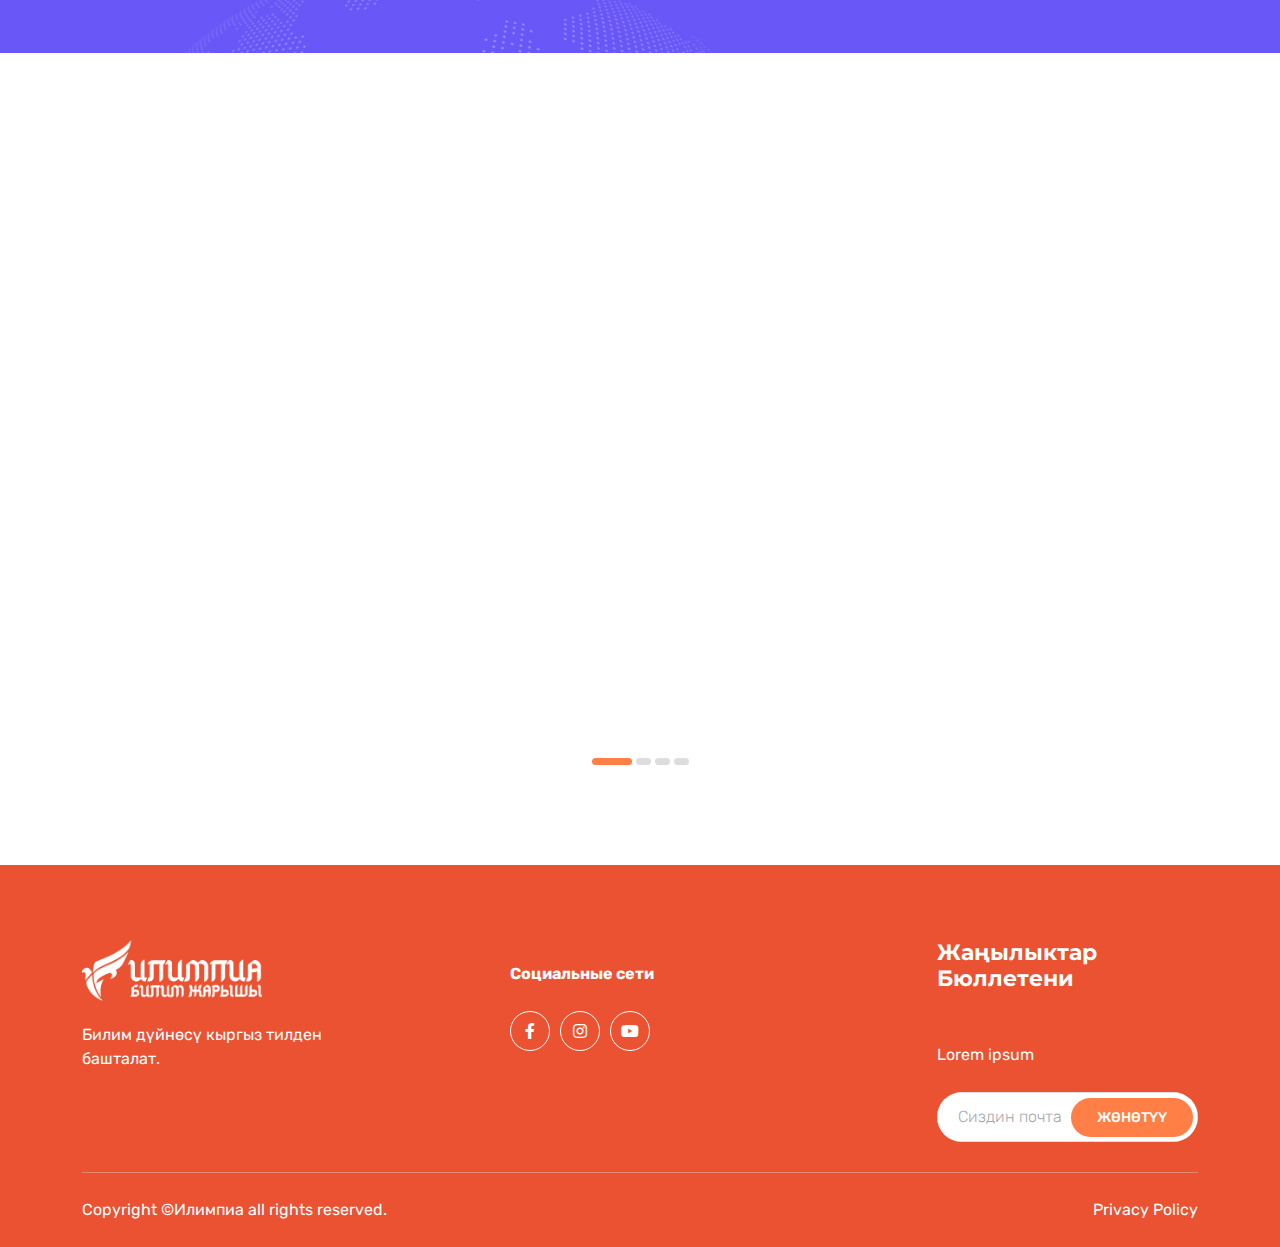
==== commit 3f269827: "Yeni güncellemeler" ====
--- a/about_us.html
+++ b/about_us.html
@@ -537,10 +537,8 @@
                             <p> <b>Социальные сети</b></p>
                             <ul class="d-flex flex-wrap">
                                 <li><a href="#"><i class="fab fa-facebook-f"></i></a></li>
-                                <li><a href="#"><i class="fab fa-linkedin-in"></i></a></li>
-                                <li><a href="#"><i class="fab fa-twitter"></i></a></li>
-                                <li><a href="#"><i class="fab fa-pinterest-p"></i></a></li>
-                                <li><a href="#"><i class="fab fa-google-plus-g"></i></a></li>
+                                <li><a href="#"><i class="fab fa-instagram"></i></a></li>
+                                <li><a href="#"><i class="fab fa-youtube"></i></a></li>
                             </ul>
                         </div>
                     </div>
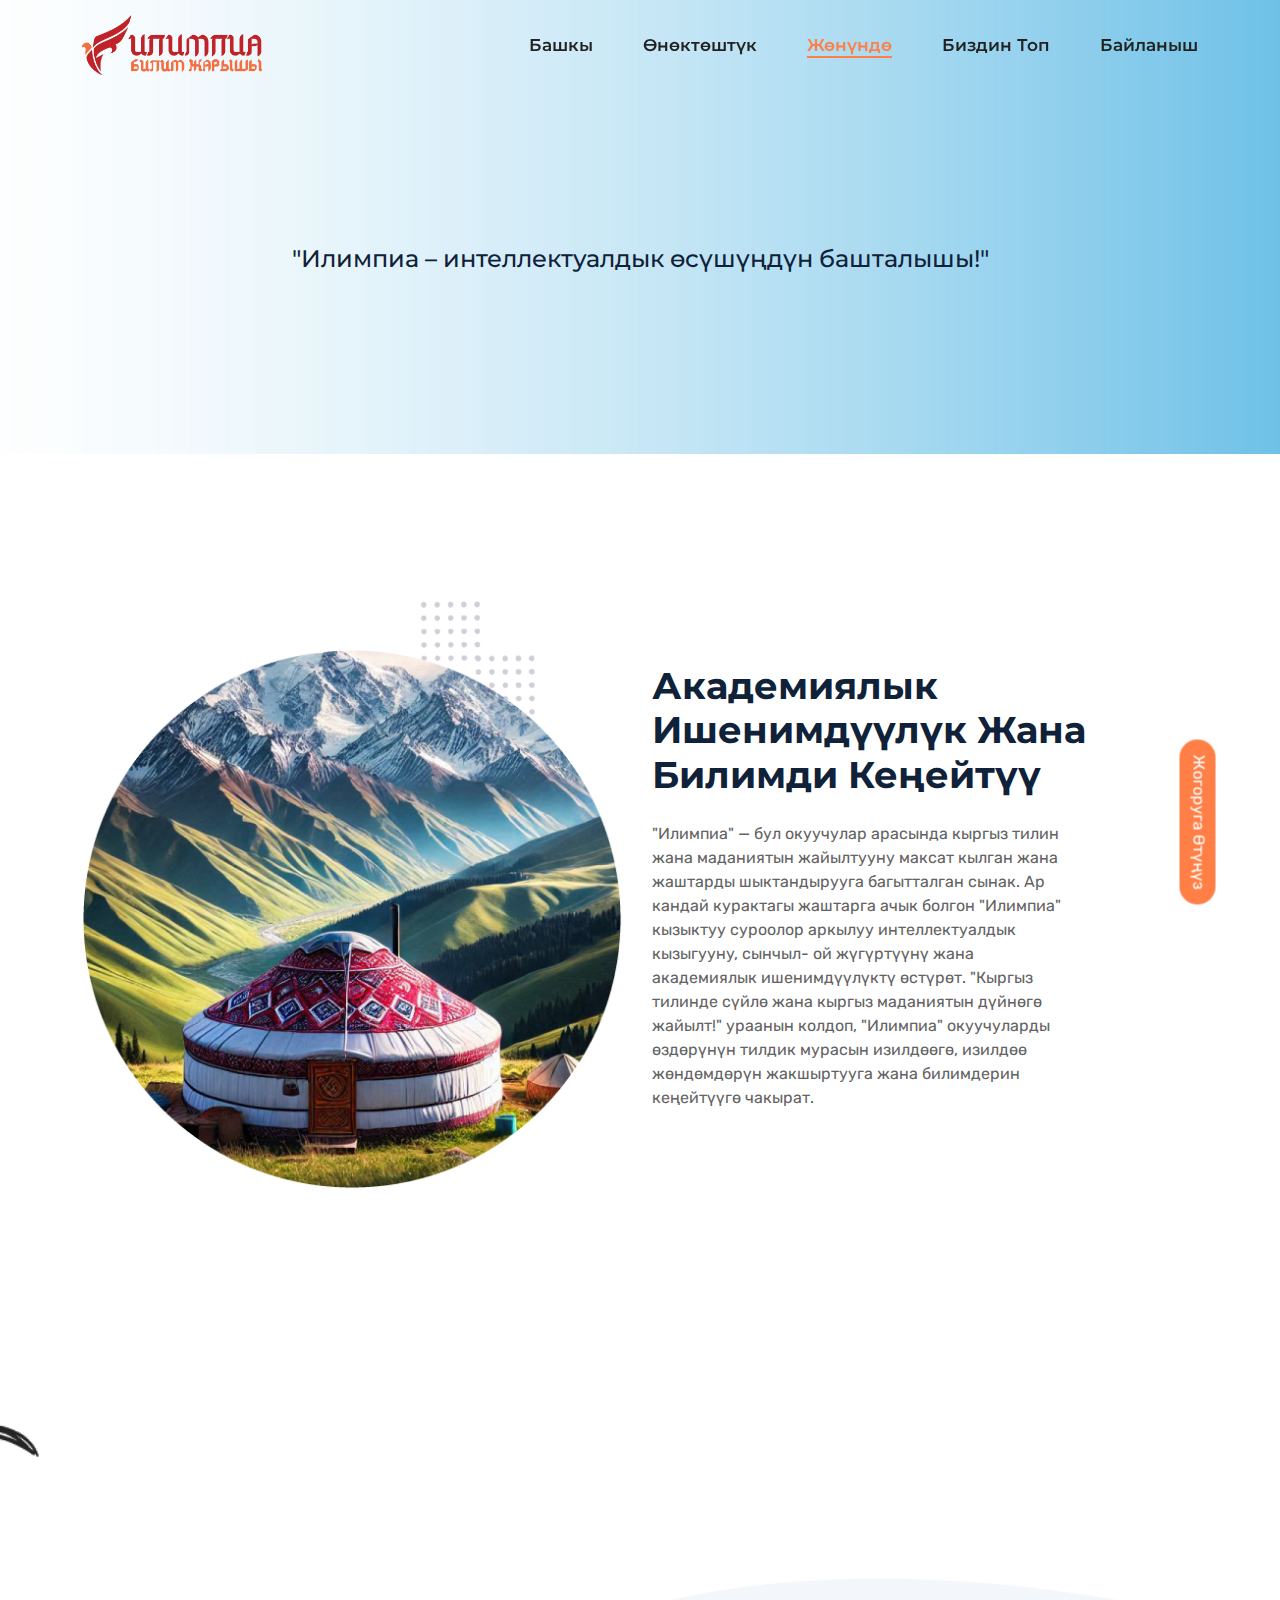
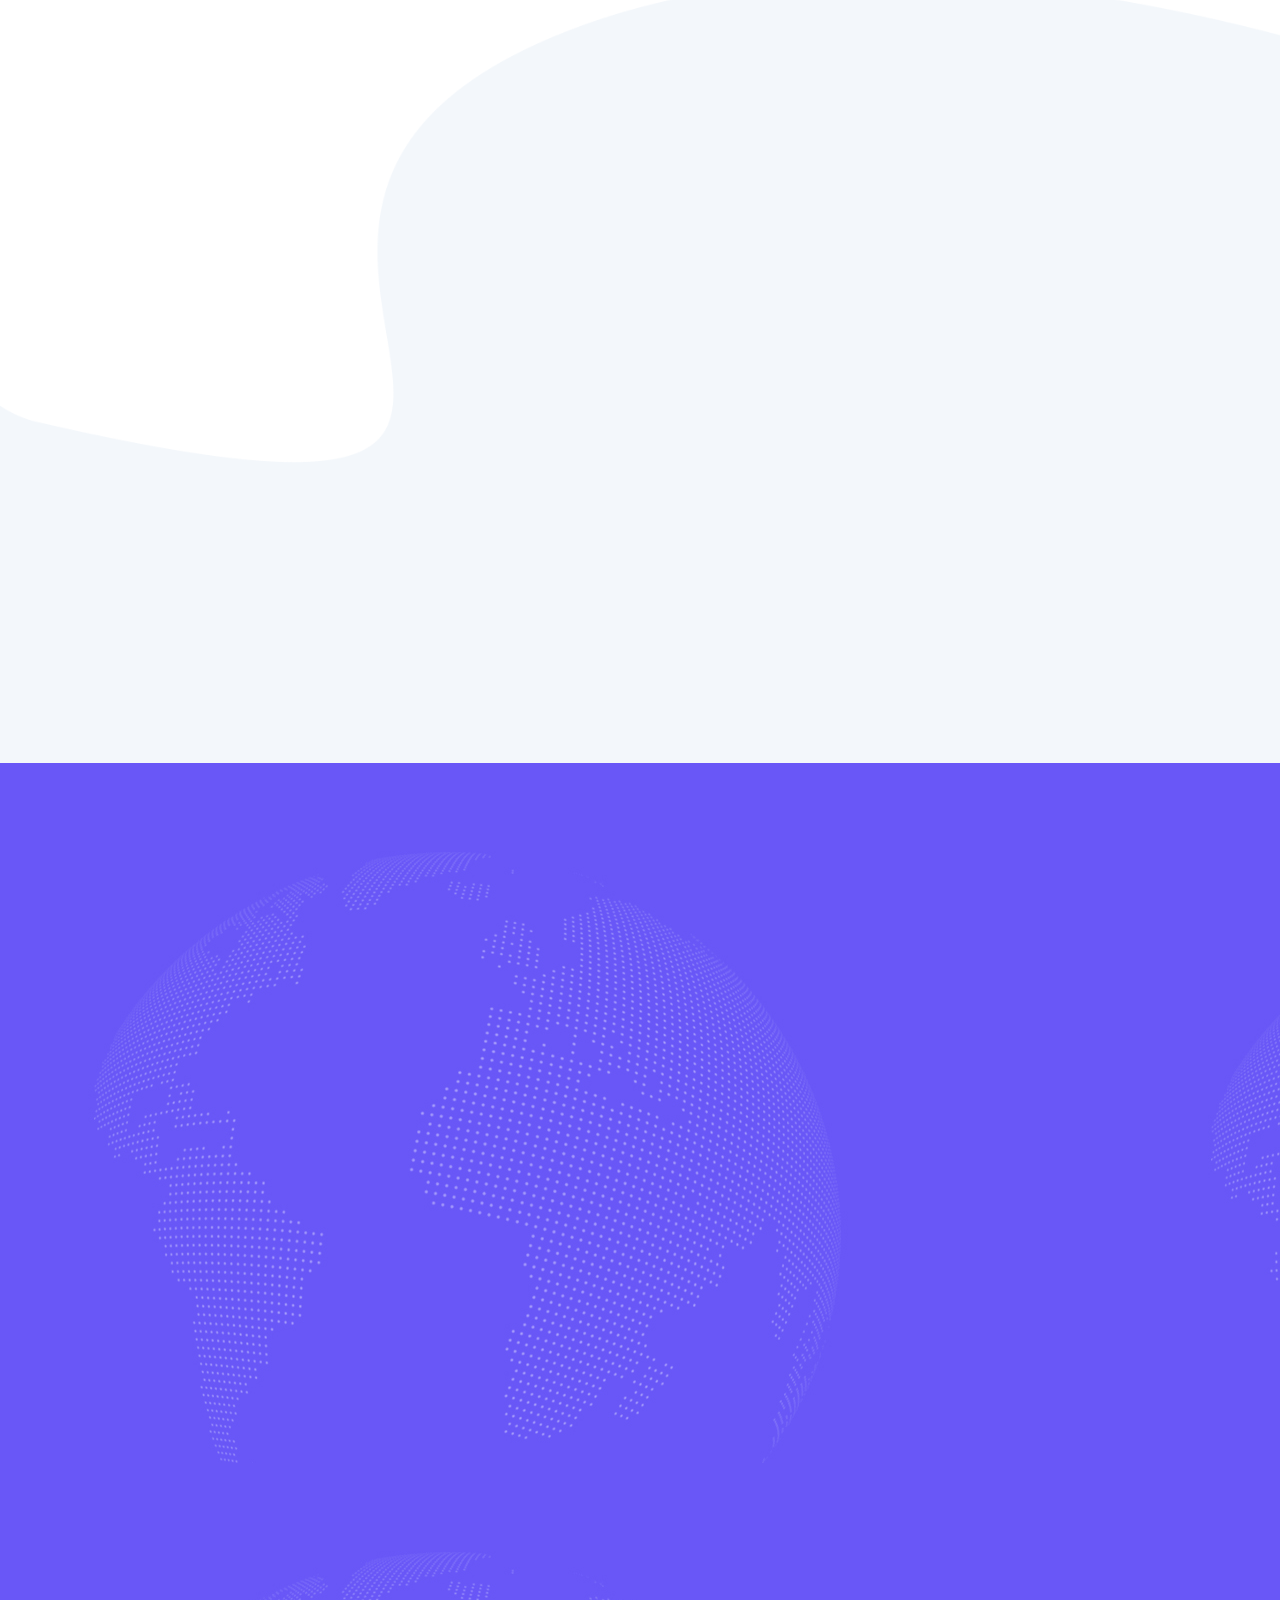
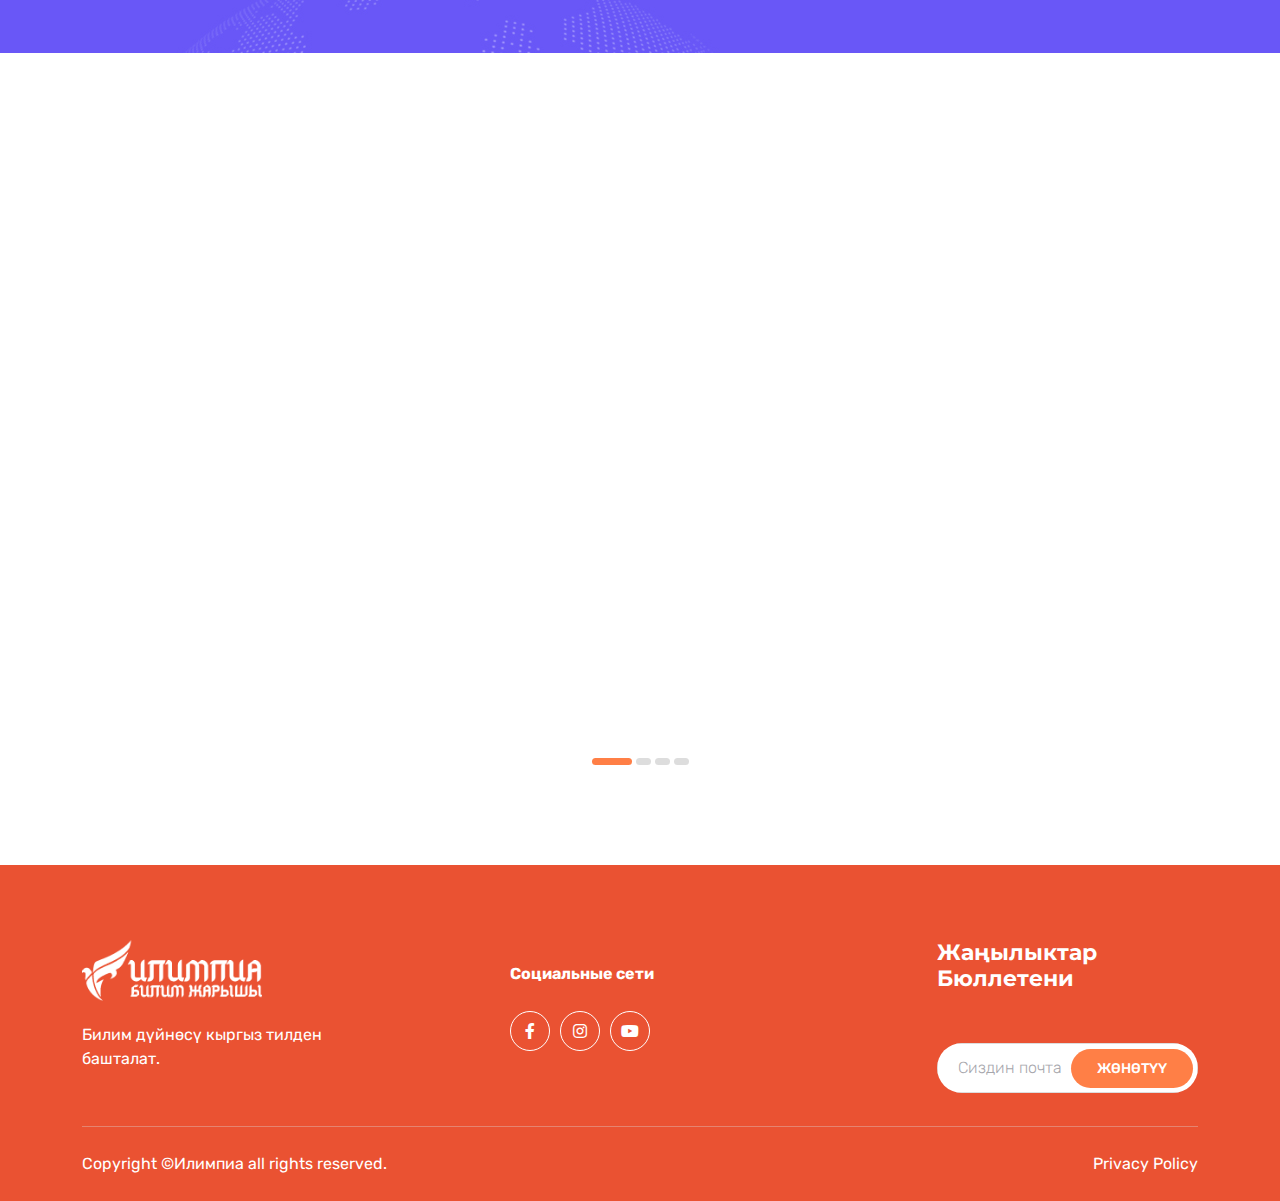
==== commit c6015a6e: "Son güncellemeler eklendi" ====
--- a/about_us.html
+++ b/about_us.html
@@ -545,7 +545,7 @@
                     <div class="col-xl-3 col-sm-10 col-md-5 col-lg-4 col-lg-5">
                         <div class="tf__footer_content xs_mt_45">
                             <h3>Жаңылыктар бюллетени</h3>
-                            <p>Lorem ipsum </p>
+                           
                             <form>
                                 <input type="text" placeholder="Сиздин почта">
                                 <button>Жөнөтүү</button>
